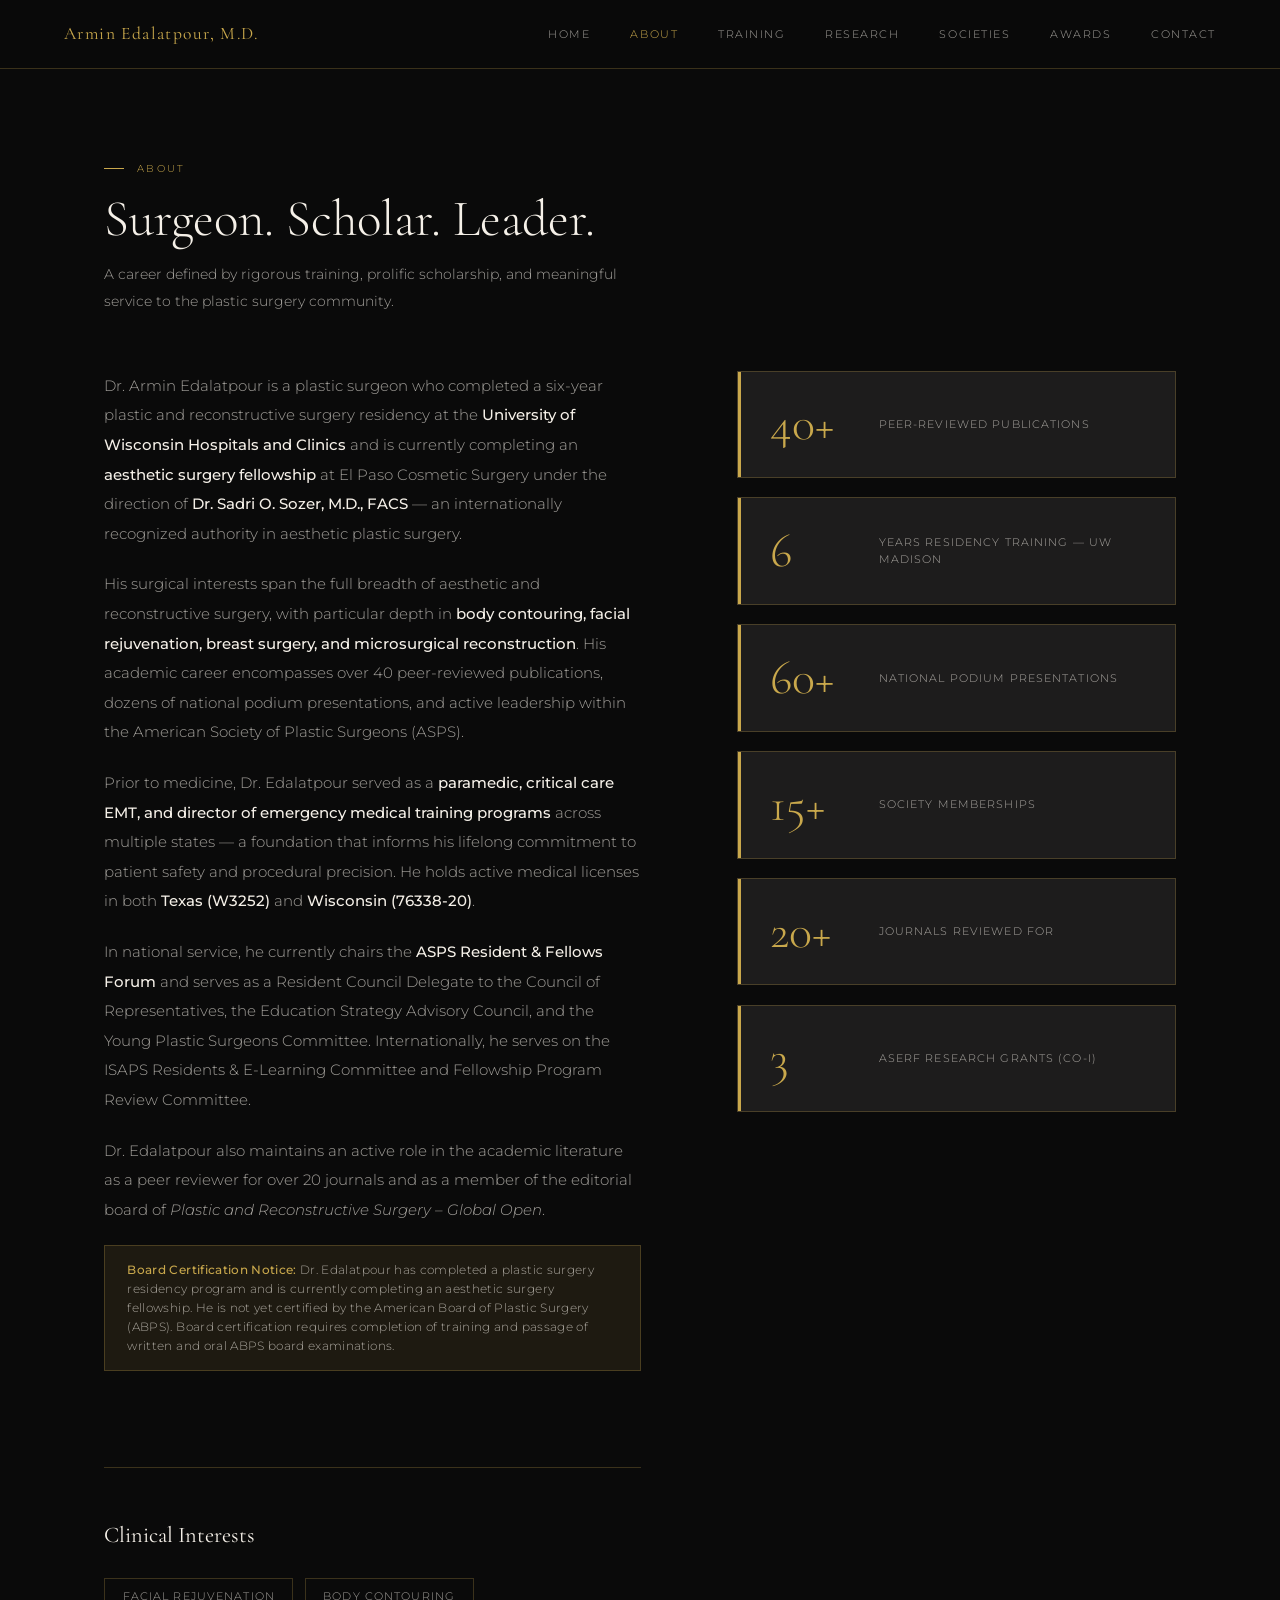
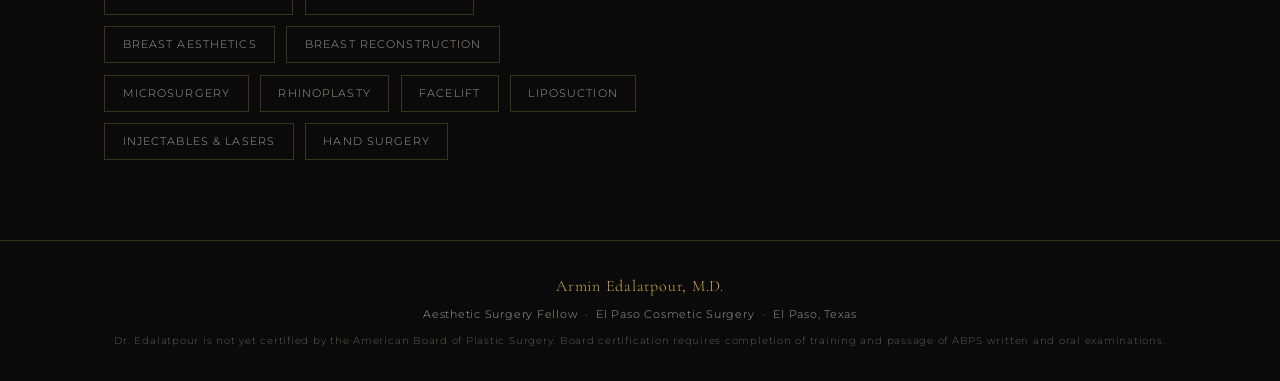
==== about.html @ c0574c99 "Add files via upload" ====
<!DOCTYPE html>
<html lang="en">
<head>
  <meta charset="UTF-8" />
  <meta name="viewport" content="width=device-width, initial-scale=1.0" />
  <title>About | Armin Edalatpour, M.D.</title>
  <link rel="preconnect" href="https://fonts.googleapis.com" />
  <link rel="preconnect" href="https://fonts.gstatic.com" crossorigin />
  <link href="https://fonts.googleapis.com/css2?family=Cormorant+Garamond:ital,wght@0,300;0,400;0,600;1,300;1,400&family=Montserrat:wght@300;400;500;600&display=swap" rel="stylesheet" />
  <link rel="stylesheet" href="style.css" />
  <style>
    .about-grid {
      display: grid;
      grid-template-columns: 1.1fr 0.9fr;
      gap: 6rem;
      align-items: start;
    }
    .about-bio p {
      font-size: 0.95rem; color: var(--white-dim);
      line-height: 1.95; margin-bottom: 1.3rem;
    }
    .about-bio p strong { color: var(--white); font-weight: 500; }

    .stats-block { display: flex; flex-direction: column; gap: 1.2rem; }
    .stat-card {
      border: 1px solid var(--gold-border);
      padding: 1.8rem 2rem;
      background: var(--white-faint);
      position: relative; overflow: hidden;
      display: flex; align-items: center; gap: 1.8rem;
    }
    .stat-card::before {
      content: '';
      position: absolute; top: 0; left: 0;
      width: 3px; height: 100%; background: var(--gold);
    }
    .stat-number {
      font-family: var(--serif);
      font-size: 3rem; font-weight: 300;
      color: var(--gold); line-height: 1; min-width: 80px;
    }
    .stat-label {
      font-size: 0.7rem; letter-spacing: 0.1em;
      text-transform: uppercase; color: var(--white-dim);
      line-height: 1.5;
    }

    .interests {
      margin-top: 3.5rem;
      border-top: 1px solid var(--gold-border);
      padding-top: 3rem;
    }
    .interests h3 {
      font-family: var(--serif); font-size: 1.4rem; font-weight: 400;
      color: var(--white); margin-bottom: 1.5rem;
    }
    .interest-tags {
      display: flex; flex-wrap: wrap; gap: 0.7rem;
    }
    .tag {
      border: 1px solid var(--gold-border);
      padding: 0.5rem 1.1rem;
      font-size: 0.7rem; letter-spacing: 0.1em;
      text-transform: uppercase; color: var(--white-dim);
    }

    @media (max-width: 900px) {
      .about-grid { grid-template-columns: 1fr; gap: 3rem; }
    }
  </style>
</head>
<body>

<nav>
  <div class="nav-name"><a href="index.html">Armin Edalatpour, M.D.</a></div>
  <ul class="nav-links">
    <li><a href="index.html">Home</a></li>
    <li><a href="about.html" class="active">About</a></li>
    <li><a href="training.html">Training</a></li>
    <li><a href="research.html">Research</a></li>
    <li><a href="societies.html">Societies</a></li>
    <li><a href="awards.html">Awards</a></li>
    <li><a href="contact.html">Contact</a></li>
  </ul>
</nav>

<div class="page">
  <div class="inner">

    <div class="section-label">About</div>
    <h1 class="section-title">Surgeon. Scholar. Leader.</h1>
    <p class="section-sub">A career defined by rigorous training, prolific scholarship, and meaningful service to the plastic surgery community.</p>

    <div class="about-grid">
      <div class="about-bio">
        <p>
          Dr. Armin Edalatpour is a plastic surgeon who completed a six-year plastic and reconstructive surgery residency at the <strong>University of Wisconsin Hospitals and Clinics</strong> and is currently completing an <strong>aesthetic surgery fellowship</strong> at El Paso Cosmetic Surgery under the direction of <strong>Dr. Sadri O. Sozer, M.D., FACS</strong> — an internationally recognized authority in aesthetic plastic surgery.
        </p>
        <p>
          His surgical interests span the full breadth of aesthetic and reconstructive surgery, with particular depth in <strong>body contouring, facial rejuvenation, breast surgery, and microsurgical reconstruction</strong>. His academic career encompasses over 40 peer-reviewed publications, dozens of national podium presentations, and active leadership within the American Society of Plastic Surgeons (ASPS).
        </p>
        <p>
          Prior to medicine, Dr. Edalatpour served as a <strong>paramedic, critical care EMT, and director of emergency medical training programs</strong> across multiple states — a foundation that informs his lifelong commitment to patient safety and procedural precision. He holds active medical licenses in both <strong>Texas (W3252)</strong> and <strong>Wisconsin (76338-20)</strong>.
        </p>
        <p>
          In national service, he currently chairs the <strong>ASPS Resident &amp; Fellows Forum</strong> and serves as a Resident Council Delegate to the Council of Representatives, the Education Strategy Advisory Council, and the Young Plastic Surgeons Committee. Internationally, he serves on the ISAPS Residents &amp; E-Learning Committee and Fellowship Program Review Committee.
        </p>
        <p>
          Dr. Edalatpour also maintains an active role in the academic literature as a peer reviewer for over 20 journals and as a member of the editorial board of <em>Plastic and Reconstructive Surgery – Global Open</em>.
        </p>

        <div class="abps-notice">
          <strong>Board Certification Notice:</strong> Dr. Edalatpour has completed a plastic surgery residency program and is currently completing an aesthetic surgery fellowship. He is not yet certified by the American Board of Plastic Surgery (ABPS). Board certification requires completion of training and passage of written and oral ABPS board examinations.
        </div>

        <div class="interests">
          <h3>Clinical Interests</h3>
          <div class="interest-tags">
            <span class="tag">Facial Rejuvenation</span>
            <span class="tag">Body Contouring</span>
            <span class="tag">Breast Aesthetics</span>
            <span class="tag">Breast Reconstruction</span>
            <span class="tag">Microsurgery</span>
            <span class="tag">Rhinoplasty</span>
            <span class="tag">Facelift</span>
            <span class="tag">Liposuction</span>
            <span class="tag">Injectables &amp; Lasers</span>
            <span class="tag">Hand Surgery</span>
          </div>
        </div>
      </div>

      <div class="stats-block">
        <div class="stat-card">
          <div class="stat-number">40+</div>
          <div class="stat-label">Peer-Reviewed Publications</div>
        </div>
        <div class="stat-card">
          <div class="stat-number">6</div>
          <div class="stat-label">Years Residency Training — UW Madison</div>
        </div>
        <div class="stat-card">
          <div class="stat-number">60+</div>
          <div class="stat-label">National Podium Presentations</div>
        </div>
        <div class="stat-card">
          <div class="stat-number">15+</div>
          <div class="stat-label">Society Memberships</div>
        </div>
        <div class="stat-card">
          <div class="stat-number">20+</div>
          <div class="stat-label">Journals Reviewed For</div>
        </div>
        <div class="stat-card">
          <div class="stat-number">3</div>
          <div class="stat-label">ASERF Research Grants (Co-I)</div>
        </div>
      </div>
    </div>

  </div>
</div>

<footer>
  <div class="footer-name">Armin Edalatpour, M.D.</div>
  <p>Aesthetic Surgery Fellow &nbsp;·&nbsp; El Paso Cosmetic Surgery &nbsp;·&nbsp; El Paso, Texas</p>
  <p class="footer-disclaimer">Dr. Edalatpour is not yet certified by the American Board of Plastic Surgery. Board certification requires completion of training and passage of ABPS written and oral examinations.</p>
</footer>

</body>
</html>
---- style.css ----
/* ─── TOKENS ─────────────────────────────────────────────── */
:root {
  --black:       #0a0a0a;
  --black-soft:  #111111;
  --black-mid:   #1a1a1a;
  --gold:        #c9a84c;
  --gold-light:  #e2c97e;
  --gold-faint:  rgba(201,168,76,0.10);
  --gold-border: rgba(201,168,76,0.25);
  --white:       #f5f0e8;
  --white-dim:   rgba(245,240,232,0.65);
  --white-faint: rgba(245,240,232,0.08);
  --serif:       'Cormorant Garamond', Georgia, serif;
  --sans:        'Montserrat', sans-serif;
}

/* ─── RESET ──────────────────────────────────────────────── */
*, *::before, *::after { box-sizing: border-box; margin: 0; padding: 0; }
html { scroll-behavior: smooth; }
body {
  background: var(--black);
  color: var(--white);
  font-family: var(--sans);
  font-weight: 300;
  line-height: 1.7;
  -webkit-font-smoothing: antialiased;
}
a { color: var(--gold); text-decoration: none; }
a:hover { color: var(--gold-light); }
img { display: block; max-width: 100%; }

/* ─── NAV ────────────────────────────────────────────────── */
nav {
  position: fixed; top: 0; left: 0; right: 0; z-index: 100;
  display: flex; align-items: center; justify-content: space-between;
  padding: 1.2rem 4rem;
  background: rgba(10,10,10,0.95);
  backdrop-filter: blur(12px);
  border-bottom: 1px solid var(--gold-border);
}
.nav-name {
  font-family: var(--serif);
  font-weight: 400;
  font-size: 1.1rem;
  letter-spacing: 0.08em;
  color: var(--gold);
}
.nav-name a { color: var(--gold); }
.nav-name a:hover { color: var(--gold-light); }
.nav-links {
  display: flex; gap: 2.5rem; list-style: none;
  font-size: 0.68rem; letter-spacing: 0.14em; text-transform: uppercase;
}
.nav-links a { color: var(--white-dim); transition: color 0.2s; }
.nav-links a:hover { color: var(--gold); }
.nav-links a.active { color: var(--gold); }

/* ─── PAGE WRAPPER ───────────────────────────────────────── */
.page {
  min-height: 100vh;
  padding-top: 80px;
}

/* ─── SECTION STRUCTURE ──────────────────────────────────── */
.inner {
  max-width: 1200px;
  margin: 0 auto;
  padding: 5rem 4rem;
}
.inner-lg {
  max-width: 1200px;
  margin: 0 auto;
  padding: 5rem 4rem;
}
.section-label {
  font-size: 0.62rem; letter-spacing: 0.24em; text-transform: uppercase;
  color: var(--gold); margin-bottom: 0.8rem;
  display: flex; align-items: center; gap: 0.8rem;
}
.section-label::before {
  content: ''; display: block;
  width: 20px; height: 1px; background: var(--gold);
}
.section-title {
  font-family: var(--serif);
  font-size: clamp(2.4rem, 4vw, 3.4rem);
  font-weight: 300;
  line-height: 1.15;
  color: var(--white);
  margin-bottom: 0.8rem;
}
.section-sub {
  font-size: 0.9rem;
  color: var(--white-dim);
  max-width: 560px;
  line-height: 1.85;
  margin-bottom: 3.5rem;
}
.divider-gold {
  width: 100%;
  height: 1px;
  background: linear-gradient(90deg, transparent, var(--gold-border), transparent);
}

/* ─── BUTTONS ────────────────────────────────────────────── */
.btn-primary {
  background: var(--gold);
  color: var(--black);
  padding: 0.85rem 2.2rem;
  font-family: var(--sans);
  font-size: 0.68rem;
  font-weight: 600;
  letter-spacing: 0.18em;
  text-transform: uppercase;
  transition: background 0.2s, transform 0.2s;
  display: inline-block;
}
.btn-primary:hover { background: var(--gold-light); transform: translateY(-1px); color: var(--black); }
.btn-ghost {
  border: 1px solid var(--gold-border);
  color: var(--white-dim);
  padding: 0.85rem 2.2rem;
  font-family: var(--sans);
  font-size: 0.68rem;
  font-weight: 500;
  letter-spacing: 0.18em;
  text-transform: uppercase;
  transition: border-color 0.2s, color 0.2s;
  display: inline-block;
}
.btn-ghost:hover { border-color: var(--gold); color: var(--gold); }

/* ─── ABPS NOTICE ────────────────────────────────────────── */
.abps-notice {
  display: inline-block;
  border: 1px solid var(--gold-border);
  background: var(--gold-faint);
  padding: 0.9rem 1.4rem;
  font-size: 0.72rem;
  line-height: 1.65;
  color: var(--white-dim);
  letter-spacing: 0.03em;
  max-width: 580px;
  margin-bottom: 2.5rem;
}
.abps-notice strong { color: var(--gold); font-weight: 500; }

/* ─── FOOTER ─────────────────────────────────────────────── */
footer {
  text-align: center;
  padding: 2rem 4rem;
  border-top: 1px solid var(--gold-border);
  font-size: 0.68rem;
  color: var(--white-dim);
  letter-spacing: 0.07em;
  background: var(--black);
}
footer .footer-name {
  font-family: var(--serif);
  font-size: 1rem;
  color: var(--gold);
  margin-bottom: 0.3rem;
}
footer .footer-disclaimer {
  margin-top: 0.6rem;
  font-size: 0.6rem;
  opacity: 0.55;
}

/* ─── SHARED CARD STYLES ─────────────────────────────────── */
.pub-item {
  padding: 1.4rem 1.6rem;
  border-left: 2px solid var(--gold-border);
  background: var(--white-faint);
  transition: border-color 0.2s;
  margin-bottom: 1px;
}
.pub-item:hover { border-left-color: var(--gold); }
.pub-item p { font-size: 0.83rem; color: var(--white-dim); line-height: 1.75; }
.pub-item .journal { font-style: italic; color: var(--gold); }

/* ─── MOBILE ─────────────────────────────────────────────── */
@media (max-width: 900px) {
  nav { padding: 1rem 1.5rem; }
  .nav-links { display: none; }
  .inner, .inner-lg { padding: 3rem 1.5rem; }
}
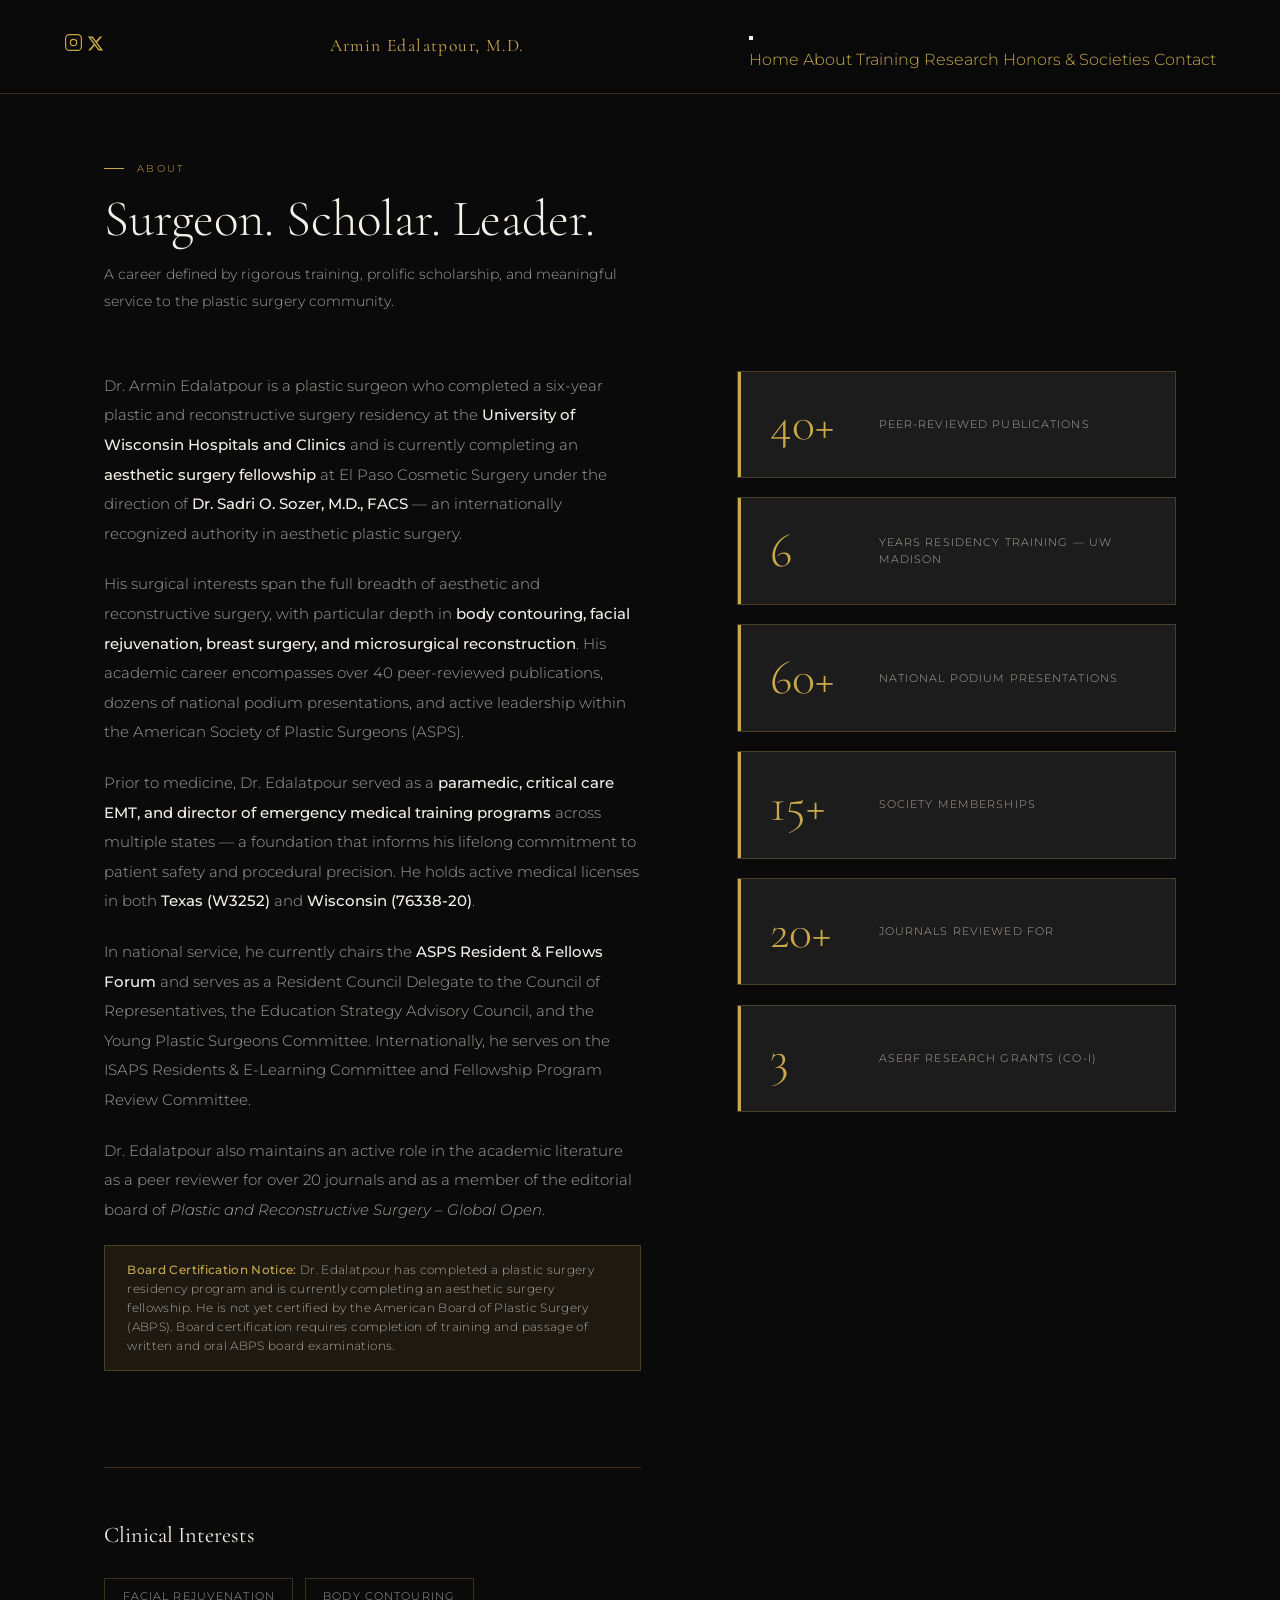
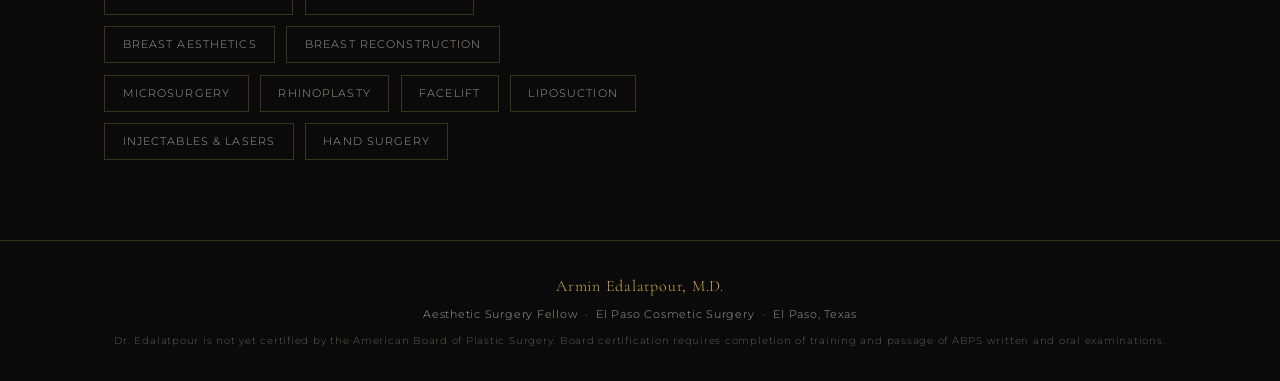
==== commit 7e6bdf1c: "Refactor navigation and add social links" ====
--- a/about.html
+++ b/about.html
@@ -71,18 +71,39 @@
 </head>
 <body>
 
-<nav>
-  <div class="nav-name"><a href="index.html">Armin Edalatpour, M.D.</a></div>
-  <ul class="nav-links">
-    <li><a href="index.html">Home</a></li>
-    <li><a href="about.html" class="active">About</a></li>
-    <li><a href="training.html">Training</a></li>
-    <li><a href="research.html">Research</a></li>
-    <li><a href="societies.html">Societies</a></li>
-    <li><a href="awards.html">Awards</a></li>
-    <li><a href="contact.html">Contact</a></li>
-  </ul>
+<nav class="site-nav">
+  <div class="nav-left">
+    <a class="nav-social-link" href="https://www.instagram.com/arminedalatpourmd/" target="_blank" rel="noopener" aria-label="Instagram">
+      <svg width="19" height="19" viewBox="0 0 24 24" fill="none" stroke="currentColor" stroke-width="1.5" stroke-linecap="round" stroke-linejoin="round">
+        <rect x="2" y="2" width="20" height="20" rx="5" ry="5"/><circle cx="12" cy="12" r="4"/>
+        <circle cx="17.5" cy="6.5" r="0.5" fill="currentColor" stroke="none"/>
+      </svg>
+    </a>
+    <a class="nav-social-link" href="https://www.twitter.com/arminaps" target="_blank" rel="noopener" aria-label="X / Twitter">
+      <svg width="17" height="17" viewBox="0 0 24 24" fill="currentColor">
+        <path d="M18.244 2.25h3.308l-7.227 8.26 8.502 11.24H16.17l-5.214-6.817L4.99 21.75H1.68l7.73-8.835L1.254 2.25H8.08l4.713 6.231zm-1.161 17.52h1.833L7.084 4.126H5.117z"/>
+      </svg>
+    </a>
+  </div>
+  <div class="nav-center">
+    <div class="nav-name"><a href="index.html">Armin Edalatpour, M.D.</a></div>
+  </div>
+  <div class="nav-right">
+    <button class="hamburger" id="menuBtn" aria-label="Open menu">
+      <span></span><span></span><span></span>
+    </button>
+    <div class="nav-dropdown" id="navDropdown">
+      <a href="index.html">Home</a>
+      <a href="about.html" class="active">About</a>
+      <a href="training.html">Training</a>
+      <a href="research.html">Research</a>
+      <a href="honors.html">Honors &amp; Societies</a>
+      <a href="contact.html">Contact</a>
+    </div>
+  </div>
 </nav>
+
+
 
 <div class="page">
   <div class="inner">
@@ -167,5 +188,11 @@
   <p class="footer-disclaimer">Dr. Edalatpour is not yet certified by the American Board of Plastic Surgery. Board certification requires completion of training and passage of ABPS written and oral examinations.</p>
 </footer>
 
+<script>
+  const btn = document.getElementById('menuBtn');
+  const drop = document.getElementById('navDropdown');
+  btn.addEventListener('click', (e) => { e.stopPropagation(); drop.classList.toggle('open'); });
+  document.addEventListener('click', () => drop.classList.remove('open'));
+</script>
 </body>
 </html>
